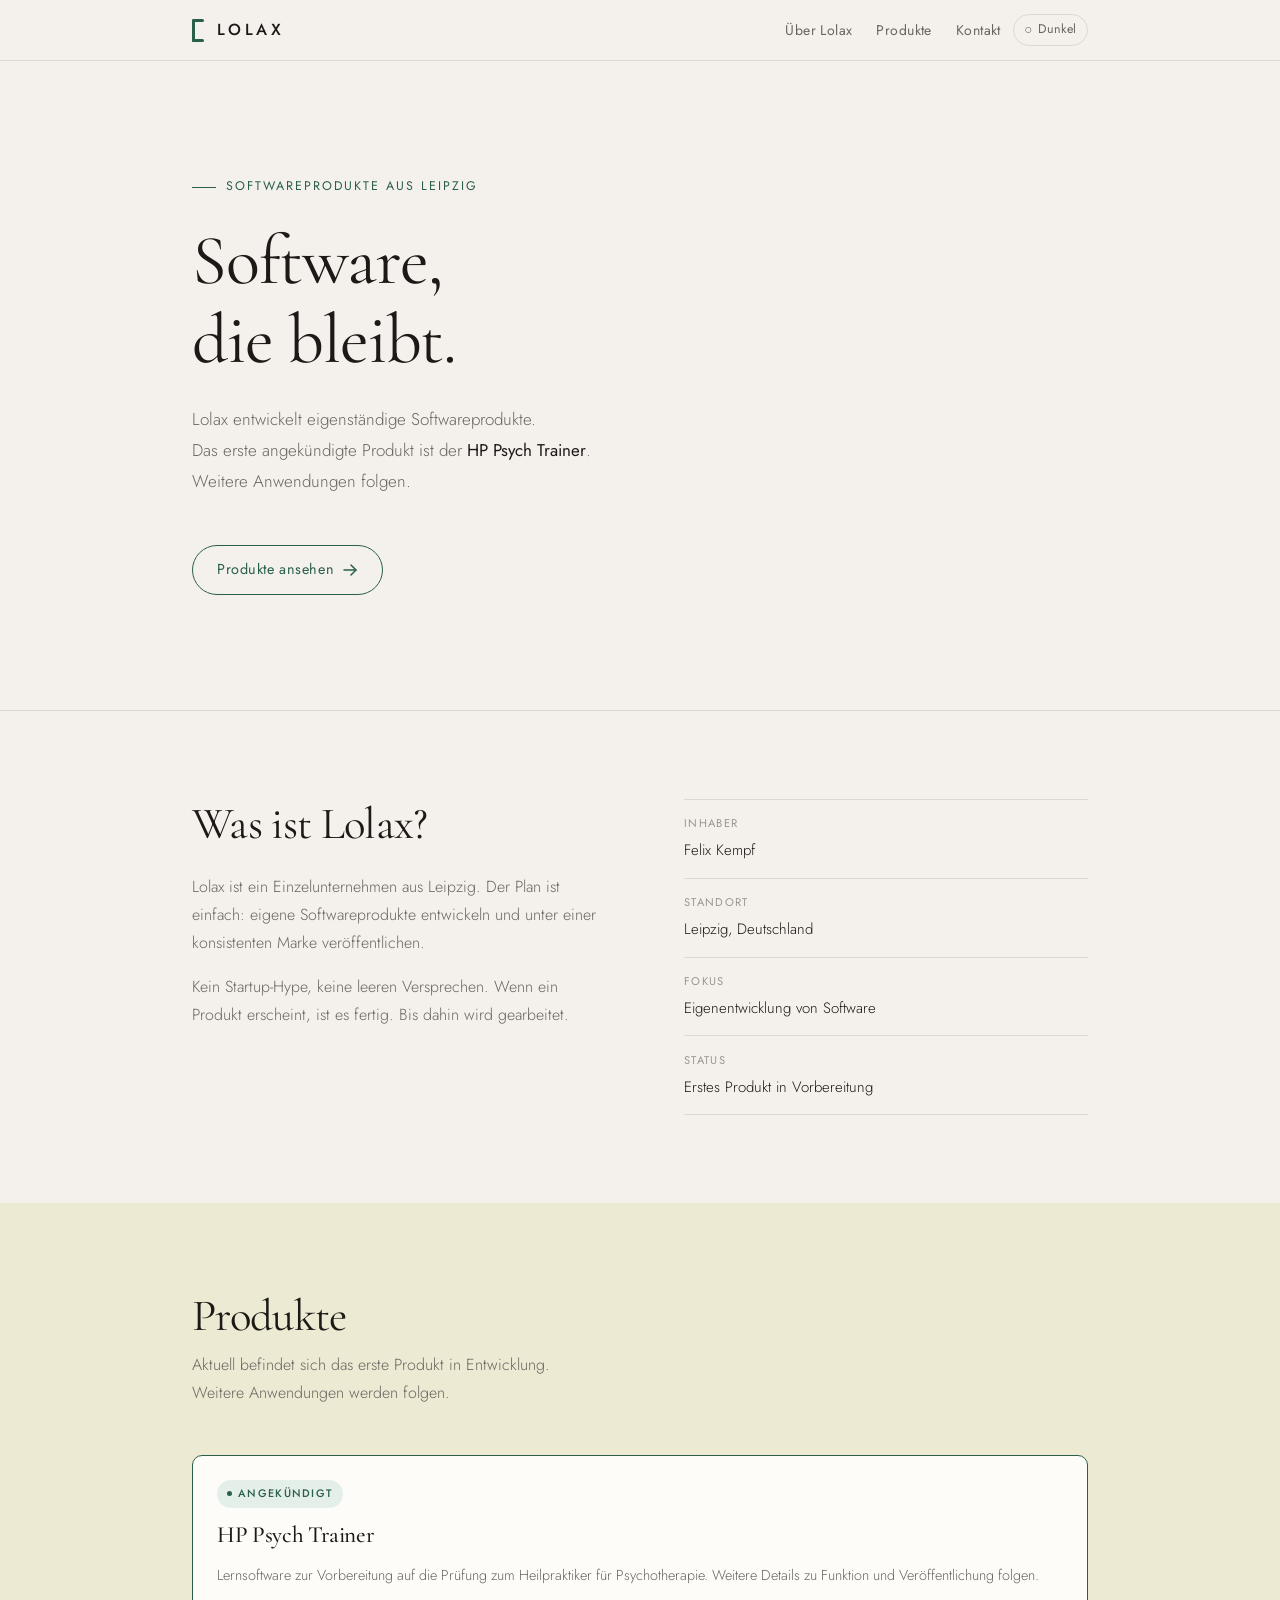
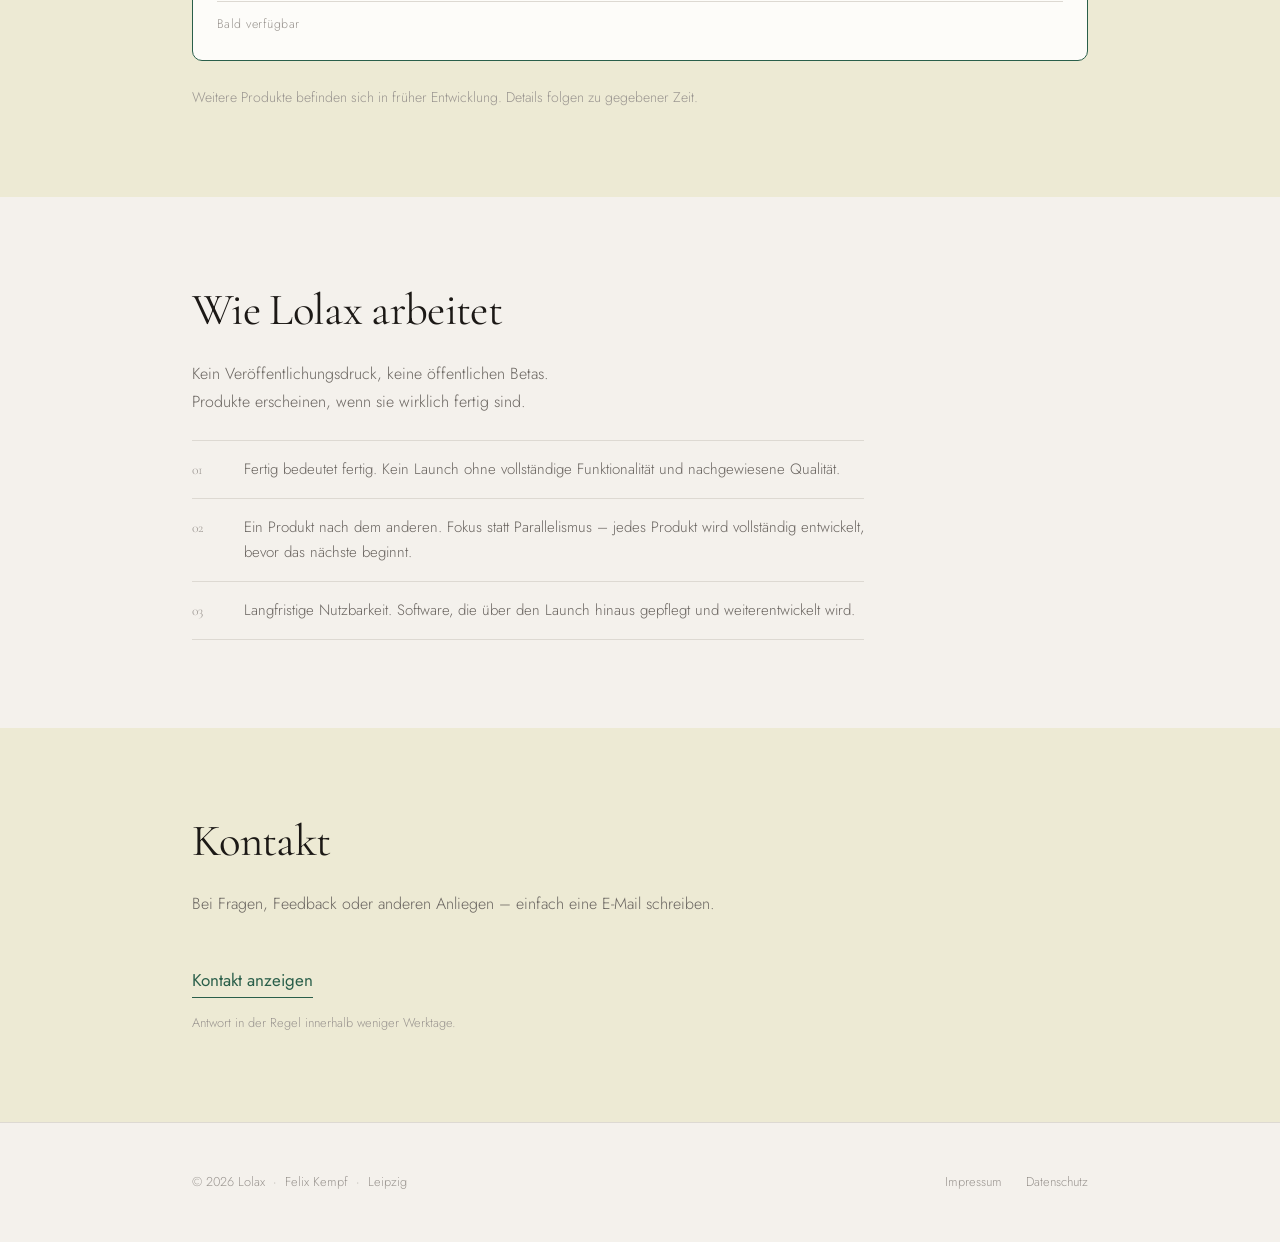
==== index.html @ a388a807 "first commit" ====
<!DOCTYPE html>
<html lang="de">
<head>
  <meta charset="UTF-8">
  <meta name="viewport" content="width=device-width, initial-scale=1.0">

  <title>Lolax – Software von Felix Kempf</title>
  <meta name="description" content="Lolax entwickelt eigenständige Softwareprodukte aus Leipzig. Erstes angekündigtes Produkt: HP Psych Trainer. Weitere Anwendungen folgen.">

  <!-- Open Graph -->
  <meta property="og:title"       content="Lolax – Software von Felix Kempf">
  <meta property="og:description" content="Eigenständige Softwareprodukte, entwickelt unter einem gemeinsamen Namen. Erstes angekündigtes Produkt: HP Psych Trainer.">
  <meta property="og:type"        content="website">
  <meta property="og:url"         content="https://lolax.de/">
  <meta property="og:locale"      content="de_DE">
  <meta property="og:image"        content="https://lolax.de/og-image.png">
  <meta property="og:image:secure_url" content="https://lolax.de/og-image.png">
  <meta property="og:image:type"   content="image/png">
  <meta property="og:image:width"  content="1200">
  <meta property="og:image:height" content="630">
  <meta property="og:image:alt"    content="Lolax Logo und Schriftzug auf dunklem Hintergrund">
  <meta name="twitter:card"        content="summary_large_image">
  <meta name="twitter:image"       content="https://lolax.de/og-image.png">

  <link rel="icon" href="favicon.svg" type="image/svg+xml">
  <link rel="canonical" href="https://lolax.de/">

  <!-- Fonts -->
  <link rel="preconnect" href="https://fonts.googleapis.com">
  <link rel="preconnect" href="https://fonts.gstatic.com" crossorigin>
  <link href="https://fonts.googleapis.com/css2?family=Cormorant+Garamond:ital,wght@0,400;0,500;0,600;1,400&family=Jost:wght@300;400;500&display=swap" rel="stylesheet">

  <link rel="stylesheet" href="style.css">

  <!-- Prevent flash of wrong theme -->
  <script>
    (function(){
      try {
        var t = localStorage.getItem('lolax-theme') ||
          (window.matchMedia('(prefers-color-scheme: dark)').matches ? 'dark' : 'light');
        document.documentElement.setAttribute('data-theme', t);
      } catch(e){}
    })();
  </script>
</head>
<body>

  <!-- Skip link for accessibility -->
  <a href="#main-content" class="skip-link">Zum Hauptinhalt springen</a>

  <!-- ═══════════════════════════════════════════
       HEADER
  ════════════════════════════════════════════ -->
  <header class="header" role="banner">
    <div class="container">
      <div class="header__inner">

        <!-- Logo -->
        <a href="/" class="logo" aria-label="Lolax – Startseite">
          <span class="logo__mark" aria-hidden="true">
            <svg width="15" height="23" viewBox="0 0 15 23" fill="none" xmlns="http://www.w3.org/2000/svg">
              <rect x="0"   y="0"  width="3" height="23" rx="1.5" fill="currentColor"/>
              <rect x="0"   y="0"  width="12" height="3" rx="1.5" fill="currentColor"/>
              <rect x="0"   y="20" width="12" height="3" rx="1.5" fill="currentColor"/>
            </svg>
          </span>
          <span class="logo__wordmark">LOLAX</span>
        </a>

        <!-- Navigation -->
        <nav class="nav" aria-label="Hauptnavigation">
          <ul class="nav__list" id="nav-list" role="list">
            <li><a href="#ueber-lolax" class="nav__link">Über Lolax</a></li>
            <li><a href="#produkte"    class="nav__link">Produkte</a></li>
            <li><a href="#kontakt"     class="nav__link">Kontakt</a></li>
          </ul>

          <!-- Theme toggle -->
          <button class="theme-toggle" id="theme-toggle" type="button" aria-label="Dunkles Design aktivieren">
            <span class="theme-toggle__icon" aria-hidden="true">○</span>
            <span class="theme-toggle__label">Dunkel</span>
          </button>

          <!-- Hamburger (mobile) -->
          <button
            class="nav__hamburger"
            id="nav-hamburger"
            type="button"
            aria-label="Navigation öffnen"
            aria-expanded="false"
            aria-controls="nav-list"
          >
            <svg width="22" height="22" viewBox="0 0 22 22" fill="none" stroke="currentColor" stroke-width="1.5" stroke-linecap="round" aria-hidden="true">
              <line x1="3" y1="7"  x2="19" y2="7"/>
              <line x1="3" y1="15" x2="19" y2="15"/>
            </svg>
          </button>
        </nav>

      </div>
    </div>
  </header>

  <!-- ═══════════════════════════════════════════
       MAIN
  ════════════════════════════════════════════ -->
  <main id="main-content">

    <!-- ─── HERO ─────────────────────────────── -->
    <section class="section hero" aria-labelledby="hero-heading">
      <div class="container">

        <p class="hero__kicker" aria-label="Softwareprodukte aus Leipzig">Softwareprodukte aus Leipzig</p>

        <h1 class="hero__headline reveal" id="hero-heading">
          Software,<br>die bleibt.
        </h1>

        <p class="hero__sub reveal d1">
          Lolax entwickelt eigenständige Softwareprodukte.<br>
          Das erste angekündigte Produkt ist der <strong>HP Psych Trainer</strong>.<br>
          Weitere Anwendungen folgen.
        </p>

        <a href="#produkte" class="hero__cta reveal d2">
          Produkte ansehen
          <svg width="16" height="16" viewBox="0 0 16 16" fill="none" stroke="currentColor" stroke-width="1.5" stroke-linecap="round" stroke-linejoin="round" aria-hidden="true">
            <line x1="2" y1="8" x2="14" y2="8"/>
            <polyline points="9,3 14,8 9,13"/>
          </svg>
        </a>

      </div>
    </section>

    <!-- ─── ÜBER LOLAX ───────────────────────── -->
    <section class="section" id="ueber-lolax" aria-labelledby="about-heading">
      <div class="container">
        <div class="about__grid">

          <div>
            <h2 class="about__title reveal" id="about-heading">Was ist Lolax?</h2>
            <p class="about__text reveal d1">
              Lolax ist ein Einzelunternehmen aus Leipzig. Der Plan ist einfach:
              eigene Softwareprodukte entwickeln und unter einer konsistenten
              Marke veröffentlichen.
            </p>
            <p class="about__text reveal d1" style="margin-top: 1rem;">
              Kein Startup-Hype, keine leeren Versprechen. Wenn ein Produkt
              erscheint, ist es fertig. Bis dahin wird gearbeitet.
            </p>
          </div>

          <div class="about__meta reveal d2">
            <div class="about__meta-item">
              <span class="about__meta-label">Inhaber</span>
              <span class="about__meta-value">Felix Kempf</span>
            </div>
            <div class="about__meta-item">
              <span class="about__meta-label">Standort</span>
              <span class="about__meta-value">Leipzig, Deutschland</span>
            </div>
            <div class="about__meta-item">
              <span class="about__meta-label">Fokus</span>
              <span class="about__meta-value">Eigenentwicklung von Software</span>
            </div>
            <div class="about__meta-item">
              <span class="about__meta-label">Status</span>
              <span class="about__meta-value">Erstes Produkt in Vorbereitung</span>
            </div>
          </div>

        </div>
      </div>
    </section>

    <!-- ─── PRODUKTE ─────────────────────────── -->
    <section class="section section--alt" id="produkte" aria-labelledby="products-heading">
      <div class="container">

        <header class="products__header">
          <h2 class="products__title reveal" id="products-heading">Produkte</h2>
          <p class="products__desc reveal d1">
            Aktuell befindet sich das erste Produkt in Entwicklung.<br>
            Weitere Anwendungen werden folgen.
          </p>
        </header>

        <div class="products__grid">

          <!-- HP Psych Trainer – angekündigt -->
          <article class="product-card product-card--featured reveal" aria-label="HP Psych Trainer, angekündigt">
            <span class="badge badge--soon">
              <span class="badge__dot" aria-hidden="true"></span>
              Angekündigt
            </span>
            <h3 class="product-card__name">HP Psych Trainer</h3>
            <p class="product-card__desc">
              Lernsoftware zur Vorbereitung auf die Prüfung zum
              Heilpraktiker für Psychotherapie. Weitere Details zu
              Funktion und Veröffentlichung folgen.
            </p>
            <p class="product-card__foot">Bald verfügbar</p>
          </article>

        </div>
        <p class="products__more reveal d1">Weitere Produkte befinden sich in früher Entwicklung. Details folgen zu gegebener Zeit.</p>
      </div>
    </section>

    <!-- ─── WIE LOLAX ARBEITET ───────────────── -->
    <section class="section" aria-labelledby="focus-heading">
      <div class="container">
        <div class="focus__inner">
          <h2 class="focus__title reveal" id="focus-heading">Wie Lolax arbeitet</h2>
          <p class="focus__lead reveal d1">
            Kein Veröffentlichungsdruck, keine öffentlichen Betas.
            Produkte erscheinen, wenn sie wirklich fertig sind.
          </p>
          <ul class="focus__list" role="list">
            <li class="focus__item reveal d1">
              <span class="focus__num" aria-hidden="true">01</span>
              <span class="focus__text">Fertig bedeutet fertig. Kein Launch ohne vollständige Funktionalität und nachgewiesene Qualität.</span>
            </li>
            <li class="focus__item reveal d2">
              <span class="focus__num" aria-hidden="true">02</span>
              <span class="focus__text">Ein Produkt nach dem anderen. Fokus statt Parallelismus – jedes Produkt wird vollständig entwickelt, bevor das nächste beginnt.</span>
            </li>
            <li class="focus__item reveal d3">
              <span class="focus__num" aria-hidden="true">03</span>
              <span class="focus__text">Langfristige Nutzbarkeit. Software, die über den Launch hinaus gepflegt und weiterentwickelt wird.</span>
            </li>
          </ul>
        </div>
      </div>
    </section>

    <!-- ─── KONTAKT ──────────────────────────── -->
    <section class="section section--alt" id="kontakt" aria-labelledby="contact-heading">
      <div class="container">
        <div class="contact__inner">

          <div>
            <h2 class="contact__title reveal" id="contact-heading">Kontakt</h2>
            <p class="contact__text reveal d1">
              Bei Fragen, Feedback oder anderen Anliegen – einfach eine E-Mail schreiben.
            </p>
            <div class="contact__email-wrap reveal d2" id="xm0"></div>
            <noscript><span class="contact__note">Kontakt auf Anfrage</span></noscript>
            <p class="contact__note reveal d2">
              Antwort in der Regel innerhalb weniger Werktage.
            </p>
          </div>

        </div>
      </div>
    </section>

  </main>

  <!-- ═══════════════════════════════════════════
       FOOTER
  ════════════════════════════════════════════ -->
  <footer class="footer" role="contentinfo">
    <div class="container">
      <div class="footer__inner">
        <p class="footer__copy">© 2026 Lolax &nbsp;·&nbsp; Felix Kempf &nbsp;·&nbsp; Leipzig</p>
        <nav class="footer__links" aria-label="Rechtliche Links">
          <a href="impressum.html"   class="footer__link">Impressum</a>
          <a href="datenschutz.html" class="footer__link">Datenschutz</a>
        </nav>
      </div>
    </div>
  </footer>

  <script src="obf-util.js"></script>
  <script>
  (function(){
    if (!window._lx) return;
    var _t = ['fe','lix','-ke','mpf','@','outl','ook','.com'];
    var _o = [0,1,2,3,4,5,6,7];
    window._lx.v('xm0', _t, _o, 'mail'+'to:');
  })();
  </script>
  <script src="main.js"></script>
</body>
</html>
---- style.css ----
/* =============================================
   LOLAX – DESIGN TOKENS / CONFIG
   Edit brand values here first.
   ============================================= */
:root {
  /* Colors – Light Mode */
  --clr-bg:           #F4F1EC;
  --clr-bg-alt:       #EDEAD4;  /* warm parchment */
  --clr-surface:      #FDFCF9;
  --clr-text:         #1C1916;
  --clr-text-2:       #6A6560;
  --clr-text-3:       #9A9590;
  --clr-accent:       #2A5F4A;
  --clr-accent-hover: #1E4A38;
  --clr-accent-bg:    #E5EFEA;
  --clr-border:       #DDD9D2;

  /* Typography */
  --font-display: 'Cormorant Garamond', 'Palatino Linotype', Georgia, serif;
  --font-body:    'Jost', 'Helvetica Neue', Arial, sans-serif;

  /* Spacing */
  --space-xs:  0.375rem;
  --space-sm:  0.75rem;
  --space-md:  1.5rem;
  --space-lg:  3rem;
  --space-xl:  5.5rem;

  /* Layout */
  --max-w:     62rem;
  --radius-sm: 4px;
  --radius-md: 10px;

  /* Transitions */
  --ease: 200ms ease;
}

[data-theme="dark"] {
  --clr-bg:           #131210;
  --clr-bg-alt:       #191816;
  --clr-surface:      #1F1E1B;
  --clr-text:         #EDE9E2;
  --clr-text-2:       #8A8680;
  --clr-text-3:       #55524E;
  --clr-accent:       #4D9478;
  --clr-accent-hover: #5CA888;
  --clr-accent-bg:    #162820;
  --clr-border:       #2A2820;
}

/* =============================================
   RESET
   ============================================= */
*, *::before, *::after { box-sizing: border-box; margin: 0; padding: 0; }

html {
  scroll-behavior: smooth;
  -webkit-text-size-adjust: 100%;
}

@media (prefers-reduced-motion: reduce) {
  html { scroll-behavior: auto; }
  *, *::before, *::after {
    animation-duration: 0.01ms !important;
    transition-duration: 0.01ms !important;
  }
}

body {
  font-family: var(--font-body);
  font-weight: 300;
  font-size: 1rem;
  line-height: 1.75;
  background-color: var(--clr-bg);
  color: var(--clr-text);
  -webkit-font-smoothing: antialiased;
  transition: background-color var(--ease), color var(--ease);
}

img, svg { display: block; max-width: 100%; }
a { color: inherit; text-decoration: none; }
ul, ol { list-style: none; }
button { font: inherit; }

/* =============================================
   SKIP LINK
   ============================================= */
.skip-link {
  position: absolute;
  top: -100%;
  left: 1rem;
  z-index: 200;
  background: var(--clr-accent);
  color: #fff;
  padding: 0.5rem 1.25rem;
  border-radius: 0 0 var(--radius-sm) var(--radius-sm);
  font-size: 0.875rem;
  font-weight: 400;
  transition: top 0.15s;
}
.skip-link:focus { top: 0; }

/* =============================================
   TYPOGRAPHY
   ============================================= */
h1, h2, h3 {
  font-family: var(--font-display);
  font-weight: 400;
  line-height: 1.12;
  letter-spacing: -0.015em;
  color: var(--clr-text);
}
h1 { font-size: clamp(2.6rem, 5.5vw, 4.75rem); }
h2 { font-size: clamp(1.75rem, 3.5vw, 2.9rem); }
h3 { font-size: 1.25rem; font-weight: 500; font-family: var(--font-body); }

p { color: var(--clr-text-2); }

/* =============================================
   LAYOUT UTILITIES
   ============================================= */
.container {
  width: 100%;
  max-width: var(--max-w);
  margin-inline: auto;
  padding-inline: clamp(1.25rem, 5vw, 3rem);
}

.section { padding-block: var(--space-xl); }
.section--alt { background-color: var(--clr-bg-alt); }

/* =============================================
   HEADER
   ============================================= */
.header {
  position: sticky;
  top: 0;
  z-index: 100;
  background-color: var(--clr-bg);
  border-bottom: 1px solid var(--clr-border);
  transition: background-color var(--ease), border-color var(--ease);
}

.header__inner {
  display: flex;
  align-items: center;
  justify-content: space-between;
  height: 3.75rem;
}

/* =============================================
   LOGO
   ============================================= */
.logo {
  display: flex;
  align-items: center;
  gap: 0.6rem;
  outline-offset: 4px;
  border-radius: 2px;
  transition: opacity var(--ease);
}
.logo:hover { opacity: 0.65; }
.logo:focus-visible { outline: 2px solid var(--clr-accent); }

.logo__mark { color: var(--clr-accent); flex-shrink: 0; }

.logo__wordmark {
  font-family: var(--font-body);
  font-weight: 500;
  font-size: 1rem;
  letter-spacing: 0.22em;
  text-transform: uppercase;
  color: var(--clr-text);
}

/* =============================================
   NAV
   ============================================= */
.nav {
  display: flex;
  align-items: center;
  gap: 0.75rem;
}

.nav__list {
  display: flex;
  align-items: center;
  gap: var(--space-md);
}

.nav__link {
  font-size: 0.875rem;
  font-weight: 400;
  letter-spacing: 0.03em;
  color: var(--clr-text-2);
  transition: color var(--ease);
  padding-block: 0.2rem;
  border-radius: 2px;
  outline-offset: 4px;
}
.nav__link:hover { color: var(--clr-text); }
.nav__link:focus-visible { outline: 2px solid var(--clr-accent); }

/* Dark Mode Toggle */
.theme-toggle {
  display: flex;
  align-items: center;
  gap: 0.35rem;
  background: none;
  border: 1px solid var(--clr-border);
  border-radius: 100px;
  padding: 0.28rem 0.65rem;
  cursor: pointer;
  font-size: 0.78rem;
  font-weight: 400;
  letter-spacing: 0.03em;
  color: var(--clr-text-2);
  transition: color var(--ease), border-color var(--ease);
  outline-offset: 4px;
}
.theme-toggle:hover { color: var(--clr-text); border-color: var(--clr-text-3); }
.theme-toggle:focus-visible { outline: 2px solid var(--clr-accent); }
.theme-toggle__icon { font-size: 0.85rem; line-height: 1; }

/* Mobile toggle */
.nav__hamburger {
  display: none;
  background: none;
  border: none;
  cursor: pointer;
  color: var(--clr-text);
  padding: 0.2rem;
  outline-offset: 4px;
  border-radius: 2px;
}
.nav__hamburger:focus-visible { outline: 2px solid var(--clr-accent); }

@media (max-width: 600px) {
  .nav__list {
    display: none;
    position: absolute;
    top: 3.75rem;
    left: 0; right: 0;
    flex-direction: column;
    align-items: flex-start;
    gap: 0;
    background-color: var(--clr-bg);
    border-bottom: 1px solid var(--clr-border);
    padding: 0.75rem clamp(1.25rem, 5vw, 3rem) 1.25rem;
    z-index: 99;
  }
  .nav__list.is-open { display: flex; }
  .nav__link { padding-block: 0.55rem; font-size: 0.9375rem; }
  .nav__hamburger { display: flex; }
}

/* =============================================
   HERO
   ============================================= */
.hero {
  padding-block: clamp(3.5rem, 9vw, 7.5rem);
  border-bottom: 1px solid var(--clr-border);
}

.hero__kicker {
  font-size: 0.78rem;
  font-weight: 400;
  letter-spacing: 0.16em;
  text-transform: uppercase;
  color: var(--clr-accent);
  margin-bottom: 1.5rem;
  display: flex;
  align-items: center;
  gap: 0.6rem;
}
.hero__kicker::before {
  content: '';
  display: inline-block;
  width: 1.5rem;
  height: 1px;
  background-color: var(--clr-accent);
  flex-shrink: 0;
}

.hero__headline { max-width: 14ch; margin-bottom: var(--space-md); }

.hero__sub {
  font-size: 1.0625rem;
  max-width: 46ch;
  line-height: 1.82;
  color: var(--clr-text-2);
  margin-bottom: var(--space-lg);
}
.hero__sub strong { color: var(--clr-text); font-weight: 400; }

.hero__cta {
  display: inline-flex;
  align-items: center;
  gap: 0.5rem;
  font-size: 0.9rem;
  font-weight: 400;
  letter-spacing: 0.04em;
  color: var(--clr-accent);
  border: 1px solid var(--clr-accent);
  padding: 0.72rem 1.5rem;
  border-radius: 100px;
  transition: background-color var(--ease), color var(--ease);
  outline-offset: 4px;
}
.hero__cta:hover { background-color: var(--clr-accent); color: #fff; }
.hero__cta:focus-visible { outline: 2px solid var(--clr-accent); }

/* =============================================
   ABOUT
   ============================================= */
.about__grid {
  display: grid;
  grid-template-columns: 1fr 1fr;
  gap: var(--space-xl);
  align-items: start;
}

.about__title { margin-bottom: var(--space-md); }
.about__text + .about__text { margin-top: var(--space-sm); }
.about__text { margin-bottom: 0; }

.about__meta { display: flex; flex-direction: column; gap: 0; }

.about__meta-item {
  display: flex;
  flex-direction: column;
  gap: 0.2rem;
  padding-block: 0.9rem;
  border-top: 1px solid var(--clr-border);
}
.about__meta-item:last-child { border-bottom: 1px solid var(--clr-border); }

.about__meta-label {
  font-size: 0.7rem;
  font-weight: 400;
  letter-spacing: 0.12em;
  text-transform: uppercase;
  color: var(--clr-text-3);
}

.about__meta-value {
  font-size: 0.9375rem;
  font-weight: 300;
  color: var(--clr-text);
}

@media (max-width: 720px) {
  .about__grid { grid-template-columns: 1fr; gap: var(--space-lg); }
}

/* =============================================
   PRODUCTS
   ============================================= */
.products__header { margin-bottom: var(--space-lg); }
.products__title { margin-bottom: 0.6rem; }
.products__desc { max-width: 48ch; }

.products__grid {
  display: grid;
  grid-template-columns: repeat(auto-fit, minmax(260px, 1fr));
  gap: 1.25rem;
}

.product-card {
  background-color: var(--clr-surface);
  border: 1px solid var(--clr-border);
  border-radius: var(--radius-md);
  padding: 1.5rem;
  display: flex;
  flex-direction: column;
  gap: 0.85rem;
  transition: border-color var(--ease), box-shadow var(--ease);
}
.product-card:hover {
  border-color: var(--clr-text-3);
  box-shadow: 0 6px 24px rgba(0,0,0,0.07);
}

.product-card--featured {
  border-color: var(--clr-accent);
}
.product-card--featured:hover {
  border-color: var(--clr-accent-hover);
  box-shadow: 0 6px 24px rgba(42,95,74,0.12);
}

.product-card--placeholder {
  opacity: 0.5;
}

/* Badge */
.badge {
  display: inline-flex;
  align-items: center;
  align-self: flex-start;
  gap: 0.35rem;
  font-size: 0.68rem;
  font-weight: 500;
  letter-spacing: 0.12em;
  text-transform: uppercase;
  padding: 0.28rem 0.65rem;
  border-radius: 100px;
}
.badge--soon { background-color: var(--clr-accent-bg); color: var(--clr-accent); }
.badge--wip  { background-color: var(--clr-bg-alt); color: var(--clr-text-3); }
.badge__dot  { width: 5px; height: 5px; border-radius: 50%; background-color: currentColor; flex-shrink: 0; }

.product-card__name {
  font-family: var(--font-display);
  font-size: 1.45rem;
  font-weight: 500;
  line-height: 1.2;
  color: var(--clr-text);
}
.product-card--placeholder .product-card__name { color: var(--clr-text-2); }

.product-card__desc {
  font-size: 0.9rem;
  line-height: 1.7;
  color: var(--clr-text-2);
  flex-grow: 1;
}

.product-card__foot {
  padding-top: 0.75rem;
  border-top: 1px solid var(--clr-border);
  font-size: 0.78rem;
  letter-spacing: 0.04em;
  color: var(--clr-text-3);
}

.products__more {
  margin-top: var(--space-md);
  font-size: 0.875rem;
  color: var(--clr-text-3);
}

/* =============================================
   FOCUS / HOW WE WORK
   ============================================= */
.focus__inner { max-width: 42rem; }
.focus__title { margin-bottom: var(--space-md); }
.focus__lead  { margin-bottom: var(--space-md); max-width: 44ch; }

.focus__list  { display: flex; flex-direction: column; }

.focus__item {
  display: flex;
  align-items: baseline;
  gap: var(--space-md);
  padding-block: 1rem;
  border-top: 1px solid var(--clr-border);
}
.focus__item:last-child { border-bottom: 1px solid var(--clr-border); }

.focus__num {
  font-family: var(--font-display);
  font-size: 0.85rem;
  color: var(--clr-text-3);
  min-width: 1.75rem;
  flex-shrink: 0;
  padding-top: 0.1em;
}

.focus__text {
  font-size: 0.9375rem;
  color: var(--clr-text-2);
  line-height: 1.65;
}

/* =============================================
   CONTACT
   ============================================= */
.contact__inner { max-width: 44rem; }

.contact__title { margin-bottom: var(--space-md); }
.contact__text  { margin-bottom: var(--space-lg); }

.contact__email-link {
  display: inline-flex;
  align-items: center;
  gap: 0.5rem;
  font-size: 1.0625rem;
  font-weight: 400;
  color: var(--clr-accent);
  border-bottom: 1px solid currentColor;
  padding-bottom: 0.1rem;
  transition: opacity var(--ease);
  outline-offset: 4px;
  border-radius: 1px;
}
.contact__email-link:hover   { opacity: 0.7; }
.contact__email-link:focus-visible { outline: 2px solid var(--clr-accent); }

.contact__note {
  font-size: 0.8rem;
  color: var(--clr-text-3);
  margin-top: 0.85rem;
}


/* =============================================
   FOOTER
   ============================================= */
.footer {
  border-top: 1px solid var(--clr-border);
  padding-block: var(--space-lg);
}

.footer__inner {
  display: flex;
  flex-wrap: wrap;
  align-items: center;
  justify-content: space-between;
  gap: var(--space-md);
}

.footer__copy {
  font-size: 0.8rem;
  color: var(--clr-text-3);
}

.footer__links { display: flex; gap: var(--space-md); }

.footer__link {
  font-size: 0.8rem;
  color: var(--clr-text-3);
  transition: color var(--ease);
  outline-offset: 4px;
  border-radius: 2px;
}
.footer__link:hover      { color: var(--clr-text); }
.footer__link:focus-visible { outline: 2px solid var(--clr-accent); }

/* =============================================
   LEGAL PAGES
   ============================================= */
.legal-page { padding-block: var(--space-xl); }

.legal-page__back {
  display: inline-flex;
  align-items: center;
  gap: 0.4rem;
  font-size: 0.875rem;
  color: var(--clr-text-3);
  margin-bottom: var(--space-lg);
  transition: color var(--ease);
  outline-offset: 4px;
  border-radius: 2px;
}
.legal-page__back:hover      { color: var(--clr-text); }
.legal-page__back:focus-visible { outline: 2px solid var(--clr-accent); }

.legal-page__title { margin-bottom: var(--space-lg); }

.legal-content { max-width: 44rem; }

.legal-content h2 {
  font-size: clamp(1.15rem, 2.5vw, 1.45rem);
  margin-top: var(--space-lg);
  margin-bottom: 0.6rem;
}

.legal-content h3 {
  font-size: 1rem;
  margin-top: var(--space-md);
  margin-bottom: 0.4rem;
  font-weight: 500;
  color: var(--clr-text);
}

.legal-content p  { margin-bottom: 0.75rem; font-size: 0.9375rem; }
.legal-content ul { margin-bottom: 0.75rem; }
.legal-content li {
  font-size: 0.9375rem;
  color: var(--clr-text-2);
  padding-left: 1.25rem;
  position: relative;
  margin-bottom: 0.35rem;
}
.legal-content li::before {
  content: '–';
  position: absolute;
  left: 0;
  color: var(--clr-text-3);
}

.legal-content a {
  color: var(--clr-accent);
  text-decoration: underline;
  text-decoration-color: transparent;
  transition: text-decoration-color var(--ease);
}
.legal-content a:hover { text-decoration-color: var(--clr-accent); }


/* =============================================
   SCROLL REVEAL ANIMATIONS
   ============================================= */
@media (prefers-reduced-motion: no-preference) {
  .reveal {
    opacity: 0;
    transform: translateY(16px);
    transition: opacity 0.55s ease, transform 0.55s ease;
  }
  .reveal.in-view        { opacity: 1; transform: none; }
  .reveal.d1             { transition-delay: 0.08s; }
  .reveal.d2             { transition-delay: 0.16s; }
  .reveal.d3             { transition-delay: 0.26s; }
}

/* =============================================
   CONTACT REVEAL
   ============================================= */
.sr-only {
  position: absolute;
  width: 1px;
  height: 1px;
  padding: 0;
  margin: -1px;
  overflow: hidden;
  clip: rect(0,0,0,0);
  white-space: nowrap;
  border-width: 0;
}

.obf-btn {
  background: none;
  border: none;
  padding: 0;
  cursor: pointer;
  font: inherit;
  color: var(--clr-accent);
  transition: opacity var(--ease);
}
.obf-btn:hover { opacity: 0.7; }
.obf-btn:focus-visible { outline: 2px solid var(--clr-accent); outline-offset: 4px; border-radius: 1px; }

.obf-link { color: var(--clr-accent); text-decoration: none; }

/* Contact section variant – matches former .contact__email-link */
.contact__email-wrap { display: block; }
.contact__email-wrap .obf-btn,
.contact__email-wrap .obf-link {
  font-size: 1.0625rem;
  font-weight: 400;
  display: inline-flex;
  align-items: center;
  border-bottom: 1px solid var(--clr-accent);
  padding-bottom: 0.1rem;
  outline-offset: 4px;
}
.contact__email-wrap .obf-link:hover { opacity: 0.7; }

/* Legal pages variant – matches .legal-content a */
.legal-content .obf-btn,
.legal-content .obf-link {
  text-decoration: underline;
  text-decoration-color: transparent;
  transition: text-decoration-color var(--ease);
}
.legal-content .obf-btn:hover,
.legal-content .obf-link:hover { opacity: 1; text-decoration-color: var(--clr-accent); }
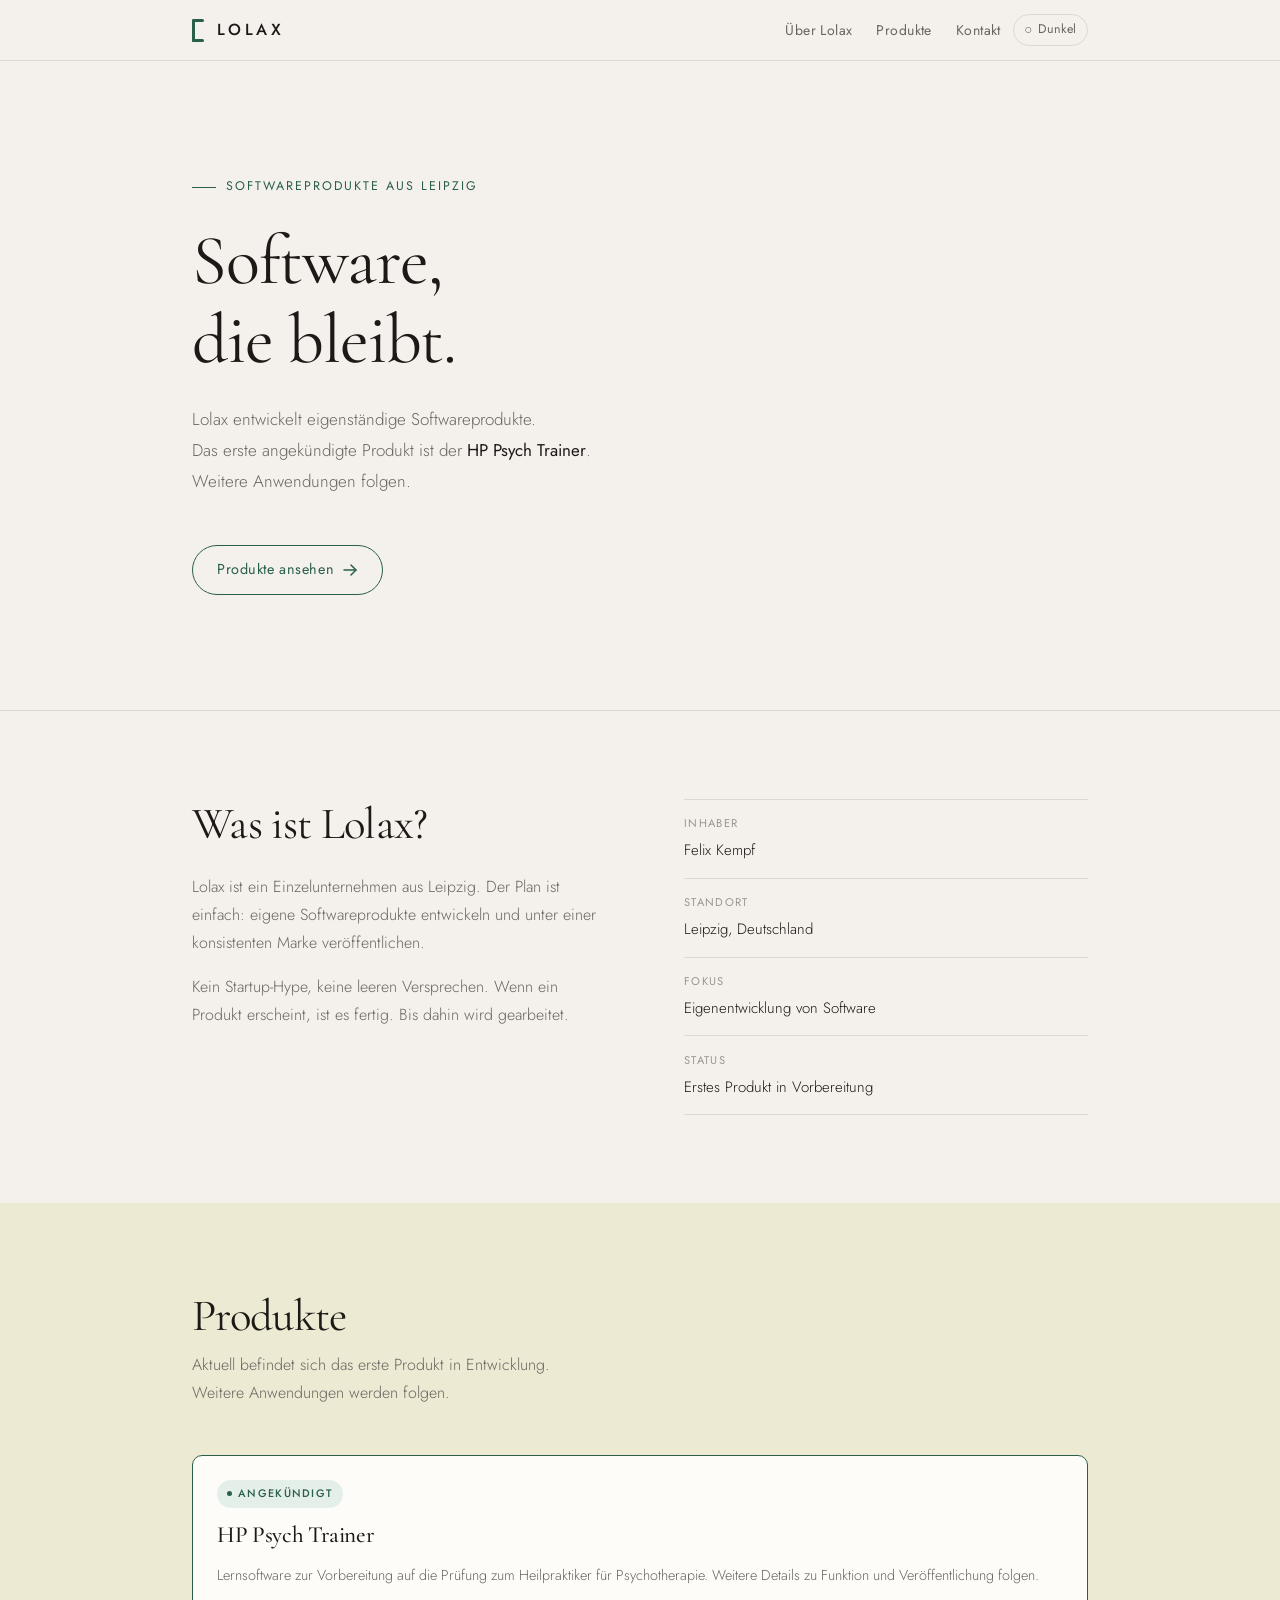
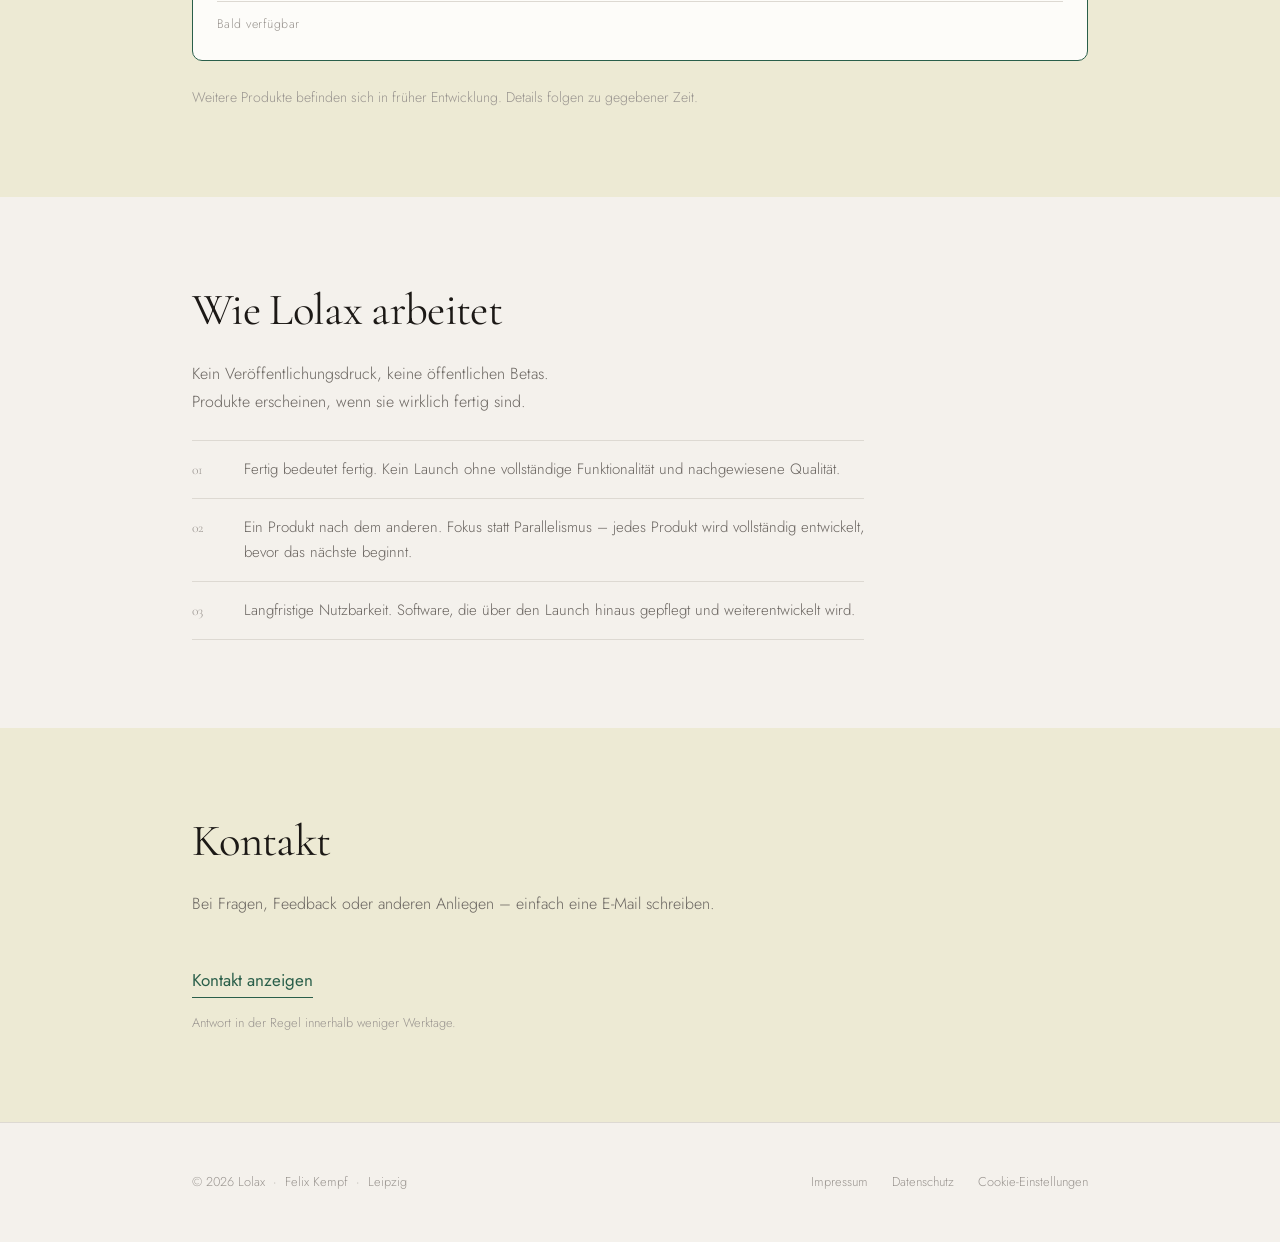
==== commit 10f00ec3: "professional website" ====
--- a/index.html
+++ b/index.html
@@ -268,11 +268,14 @@
         <nav class="footer__links" aria-label="Rechtliche Links">
           <a href="impressum.html"   class="footer__link">Impressum</a>
           <a href="datenschutz.html" class="footer__link">Datenschutz</a>
+          <button type="button" class="footer__link" data-consent-open>Cookie-Einstellungen</button>
         </nav>
       </div>
     </div>
   </footer>
 
+  <div id="consent-root" hidden></div>
+  <script src="consent.js"></script>
   <script src="obf-util.js"></script>
   <script>
   (function(){
--- a/style.css
+++ b/style.css
@@ -666,3 +666,162 @@
 }
 .legal-content .obf-btn:hover,
 .legal-content .obf-link:hover { opacity: 1; text-decoration-color: var(--clr-accent); }
+
+/* =============================================
+   COOKIE CONSENT
+   ============================================= */
+
+/* Banner – fixed bottom bar */
+.cm-banner {
+  position: fixed;
+  bottom: 0;
+  left: 0;
+  right: 0;
+  z-index: 9000;
+  background: var(--clr-surface);
+  border-top: 1px solid var(--clr-border);
+  padding: var(--space-md) clamp(1.25rem, 5vw, 3rem);
+  display: flex;
+  flex-wrap: wrap;
+  align-items: center;
+  gap: var(--space-sm);
+  box-shadow: 0 -4px 24px rgba(0,0,0,0.07);
+}
+
+.cm-banner__body { flex: 1; min-width: 16rem; }
+
+.cm-banner__title {
+  font-size: 0.8125rem;
+  font-weight: 500;
+  color: var(--clr-text);
+  margin-bottom: 0.25rem;
+}
+
+.cm-banner__text {
+  font-size: 0.8125rem;
+  color: var(--clr-text-2);
+  line-height: 1.6;
+}
+
+.cm-banner__actions {
+  display: flex;
+  gap: 0.5rem;
+  flex-wrap: wrap;
+  align-items: center;
+}
+
+/* Modal – centered overlay */
+.cm-modal {
+  position: fixed;
+  inset: 0;
+  z-index: 9001;
+  display: flex;
+  align-items: center;
+  justify-content: center;
+}
+
+.cm-modal__backdrop {
+  position: absolute;
+  inset: 0;
+  background: rgba(0,0,0,0.45);
+}
+
+.cm-modal__inner {
+  position: relative;
+  z-index: 1;
+  background: var(--clr-surface);
+  border: 1px solid var(--clr-border);
+  border-radius: var(--radius-md);
+  padding: var(--space-lg);
+  max-width: 34rem;
+  width: calc(100% - 2rem);
+  max-height: 90vh;
+  overflow-y: auto;
+  box-shadow: 0 8px 48px rgba(0,0,0,0.18);
+}
+
+.cm-modal__title {
+  font-size: clamp(1.05rem, 2.5vw, 1.25rem);
+  margin-bottom: var(--space-md);
+  color: var(--clr-text);
+}
+
+.cm-modal__cats { margin-bottom: var(--space-md); }
+
+.cm-modal__actions {
+  display: flex;
+  gap: 0.5rem;
+  flex-wrap: wrap;
+  justify-content: flex-end;
+  padding-top: var(--space-sm);
+  border-top: 1px solid var(--clr-border);
+}
+
+/* Category rows */
+.cm-row {
+  display: flex;
+  align-items: center;
+  justify-content: space-between;
+  padding-block: 0.7rem;
+  border-top: 1px solid var(--clr-border);
+}
+
+.cm-row__label {
+  display: flex;
+  align-items: center;
+  gap: 0.55rem;
+  font-size: 0.875rem;
+  color: var(--clr-text);
+  cursor: pointer;
+}
+
+.cm-row__label--disabled { cursor: default; color: var(--clr-text-2); }
+
+.cm-row__name  { font-weight: 400; }
+
+.cm-row__note {
+  font-size: 0.72rem;
+  color: var(--clr-text-3);
+  letter-spacing: 0.05em;
+}
+
+.cm-checkbox {
+  width: 1rem;
+  height: 1rem;
+  accent-color: var(--clr-accent);
+  cursor: pointer;
+  flex-shrink: 0;
+}
+
+/* Consent buttons – equal visual weight by default */
+.cm-btn {
+  font: inherit;
+  font-size: 0.8rem;
+  font-weight: 400;
+  cursor: pointer;
+  border-radius: 100px;
+  padding: 0.42rem 1rem;
+  border: 1px solid var(--clr-border);
+  background: none;
+  color: var(--clr-text-2);
+  transition: color var(--ease), border-color var(--ease), background-color var(--ease);
+  white-space: nowrap;
+}
+.cm-btn:hover { color: var(--clr-text); border-color: var(--clr-text-3); }
+.cm-btn:focus-visible { outline: 2px solid var(--clr-accent); outline-offset: 3px; }
+
+.cm-btn--accept { border-color: var(--clr-accent); color: var(--clr-accent); }
+.cm-btn--accept:hover { background: var(--clr-accent); color: #fff; border-color: var(--clr-accent); }
+
+.cm-btn--save { color: var(--clr-text); }
+
+.cm-link { color: var(--clr-accent); text-decoration: underline; }
+.cm-link:hover { opacity: 0.8; }
+
+/* Footer consent button – same look as footer links */
+button.footer__link {
+  background: none;
+  border: none;
+  padding: 0;
+  cursor: pointer;
+}
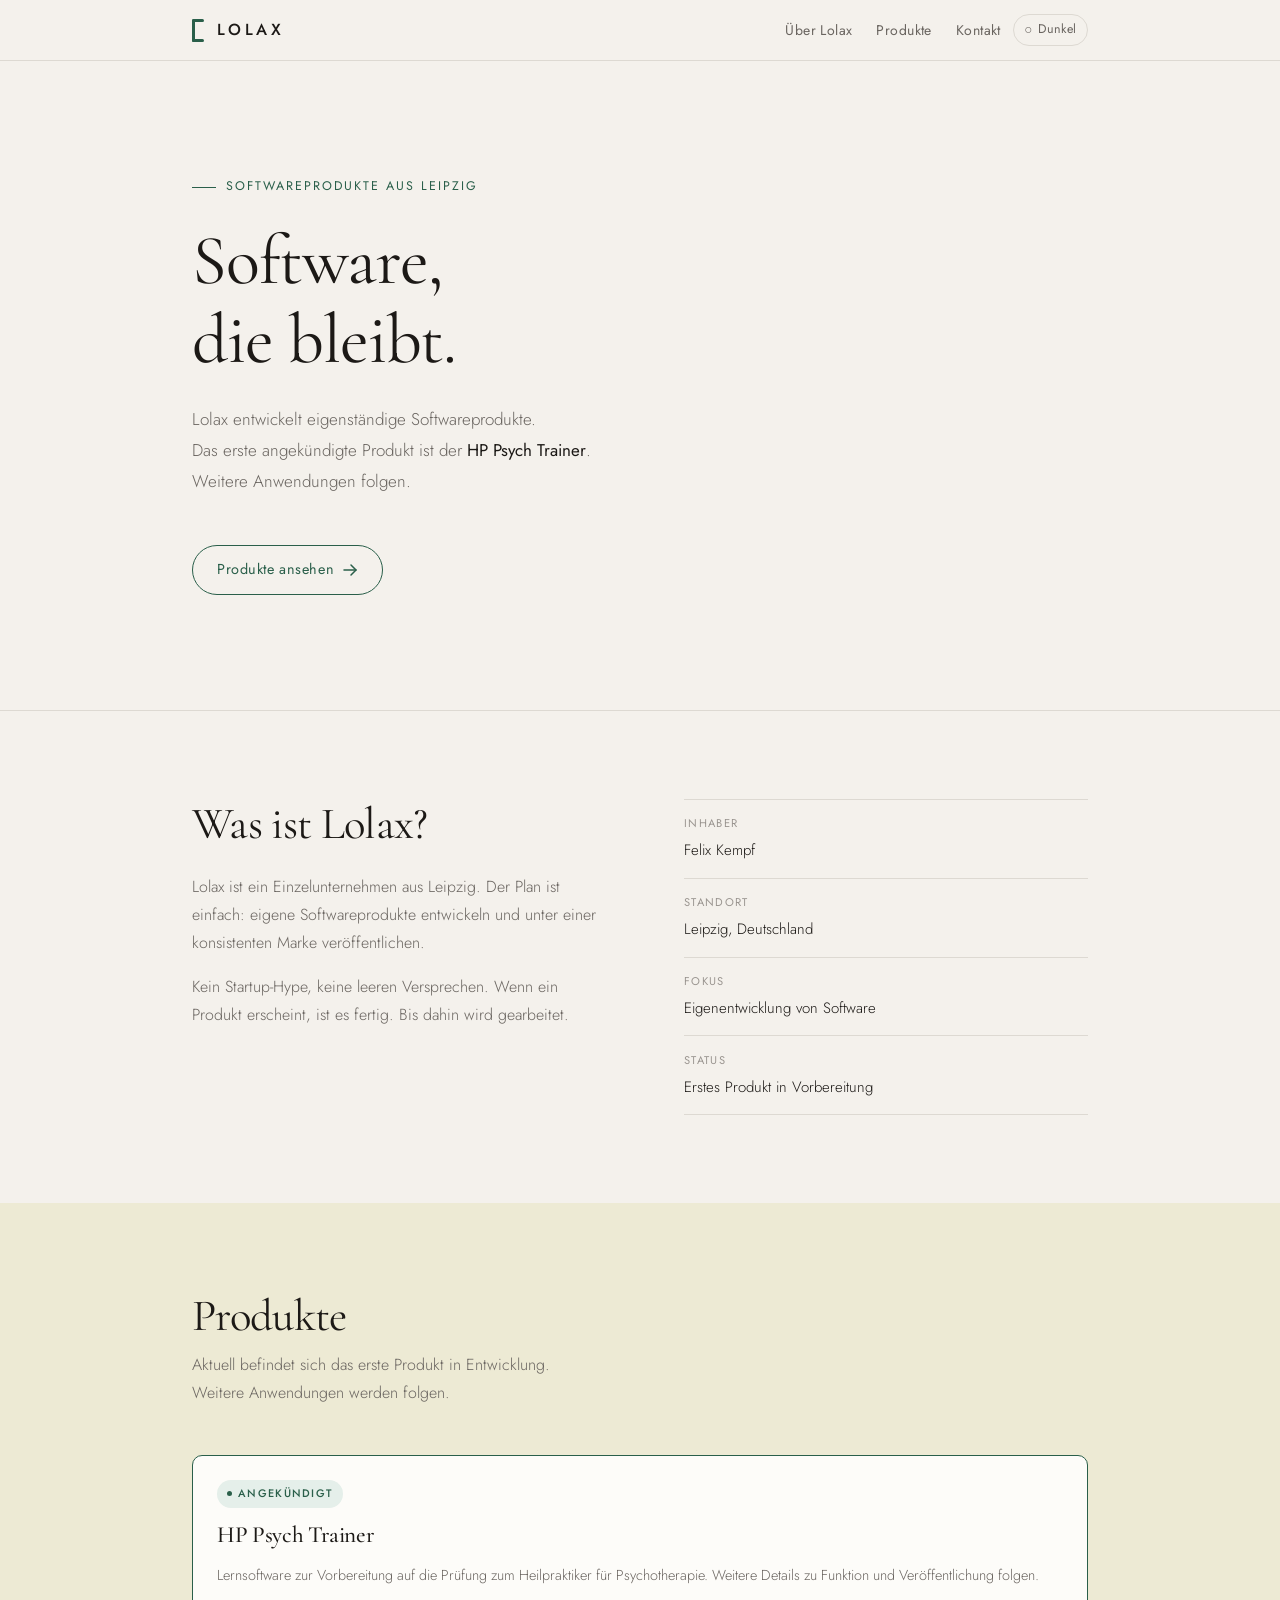
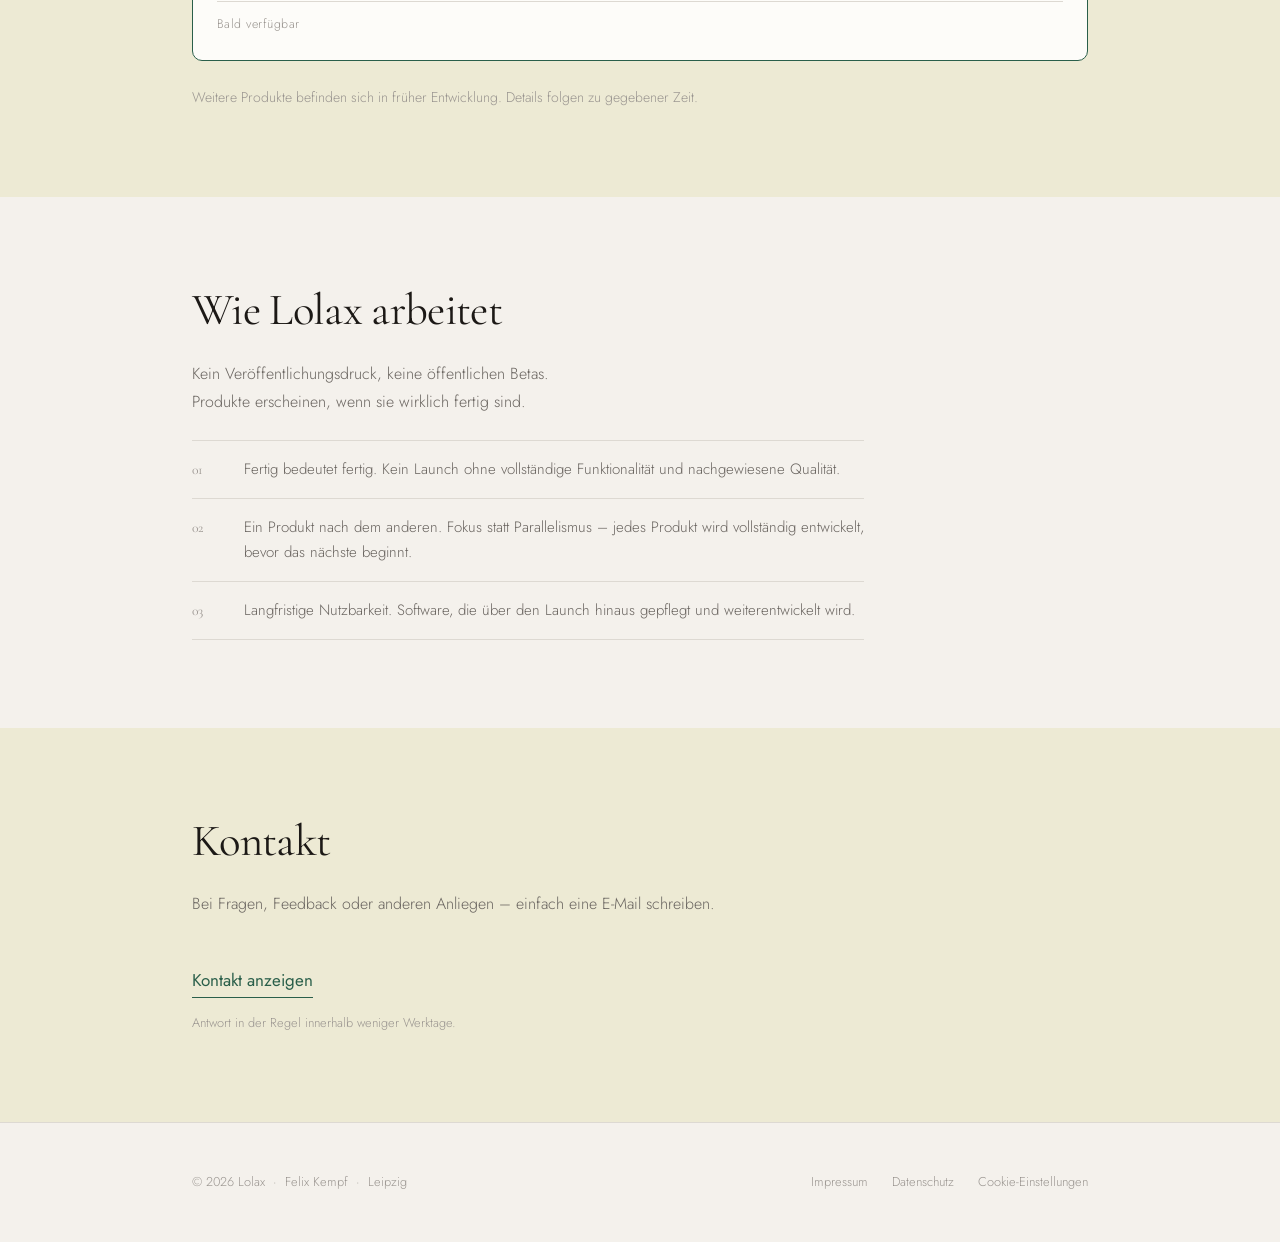
==== commit 3f5e30b0: "final" ====
--- a/index.html
+++ b/index.html
@@ -3,6 +3,9 @@
 <head>
   <meta charset="UTF-8">
   <meta name="viewport" content="width=device-width, initial-scale=1.0">
+  <meta name="theme-color" content="#2A5F4A" media="(prefers-color-scheme: light)">
+  <meta name="theme-color" content="#4D9478" media="(prefers-color-scheme: dark)">
+  <meta name="referrer" content="strict-origin-when-cross-origin">
 
   <title>Lolax – Software von Felix Kempf</title>
   <meta name="description" content="Lolax entwickelt eigenständige Softwareprodukte aus Leipzig. Erstes angekündigtes Produkt: HP Psych Trainer. Weitere Anwendungen folgen.">
@@ -23,12 +26,8 @@
   <meta name="twitter:image"       content="https://lolax.de/og-image.png">
 
   <link rel="icon" href="favicon.svg" type="image/svg+xml">
+  <link rel="apple-touch-icon" href="apple-touch-icon.png">
   <link rel="canonical" href="https://lolax.de/">
-
-  <!-- Fonts -->
-  <link rel="preconnect" href="https://fonts.googleapis.com">
-  <link rel="preconnect" href="https://fonts.gstatic.com" crossorigin>
-  <link href="https://fonts.googleapis.com/css2?family=Cormorant+Garamond:ital,wght@0,400;0,500;0,600;1,400&family=Jost:wght@300;400;500&display=swap" rel="stylesheet">
 
   <link rel="stylesheet" href="style.css">
 
--- a/style.css
+++ b/style.css
@@ -1,3 +1,56 @@
+/* =============================================
+   FONTS
+   ============================================= */
+@font-face {
+  font-family: 'Cormorant Garamond';
+  font-style: normal;
+  font-weight: 400;
+  font-display: swap;
+  src: url('fonts/cormorant-garamond-400.woff2') format('woff2');
+}
+@font-face {
+  font-family: 'Cormorant Garamond';
+  font-style: italic;
+  font-weight: 400;
+  font-display: swap;
+  src: url('fonts/cormorant-garamond-400italic.woff2') format('woff2');
+}
+@font-face {
+  font-family: 'Cormorant Garamond';
+  font-style: normal;
+  font-weight: 500;
+  font-display: swap;
+  src: url('fonts/cormorant-garamond-500.woff2') format('woff2');
+}
+@font-face {
+  font-family: 'Cormorant Garamond';
+  font-style: normal;
+  font-weight: 600;
+  font-display: swap;
+  src: url('fonts/cormorant-garamond-600.woff2') format('woff2');
+}
+@font-face {
+  font-family: 'Jost';
+  font-style: normal;
+  font-weight: 300;
+  font-display: swap;
+  src: url('fonts/jost-300.woff2') format('woff2');
+}
+@font-face {
+  font-family: 'Jost';
+  font-style: normal;
+  font-weight: 400;
+  font-display: swap;
+  src: url('fonts/jost-400.woff2') format('woff2');
+}
+@font-face {
+  font-family: 'Jost';
+  font-style: normal;
+  font-weight: 500;
+  font-display: swap;
+  src: url('fonts/jost-500.woff2') format('woff2');
+}
+
 /* =============================================
    LOLAX – DESIGN TOKENS / CONFIG
    Edit brand values here first.
@@ -525,7 +578,7 @@
   color: var(--clr-text-3);
 }
 
-.footer__links { display: flex; gap: var(--space-md); }
+.footer__links { display: flex; align-items: baseline; gap: var(--space-md); }
 
 .footer__link {
   font-size: 0.8rem;
@@ -823,5 +876,10 @@
   background: none;
   border: none;
   padding: 0;
+  margin: 0;
   cursor: pointer;
-}
+  line-height: inherit;
+  text-align: inherit;
+  -webkit-appearance: none;
+  appearance: none;
+}
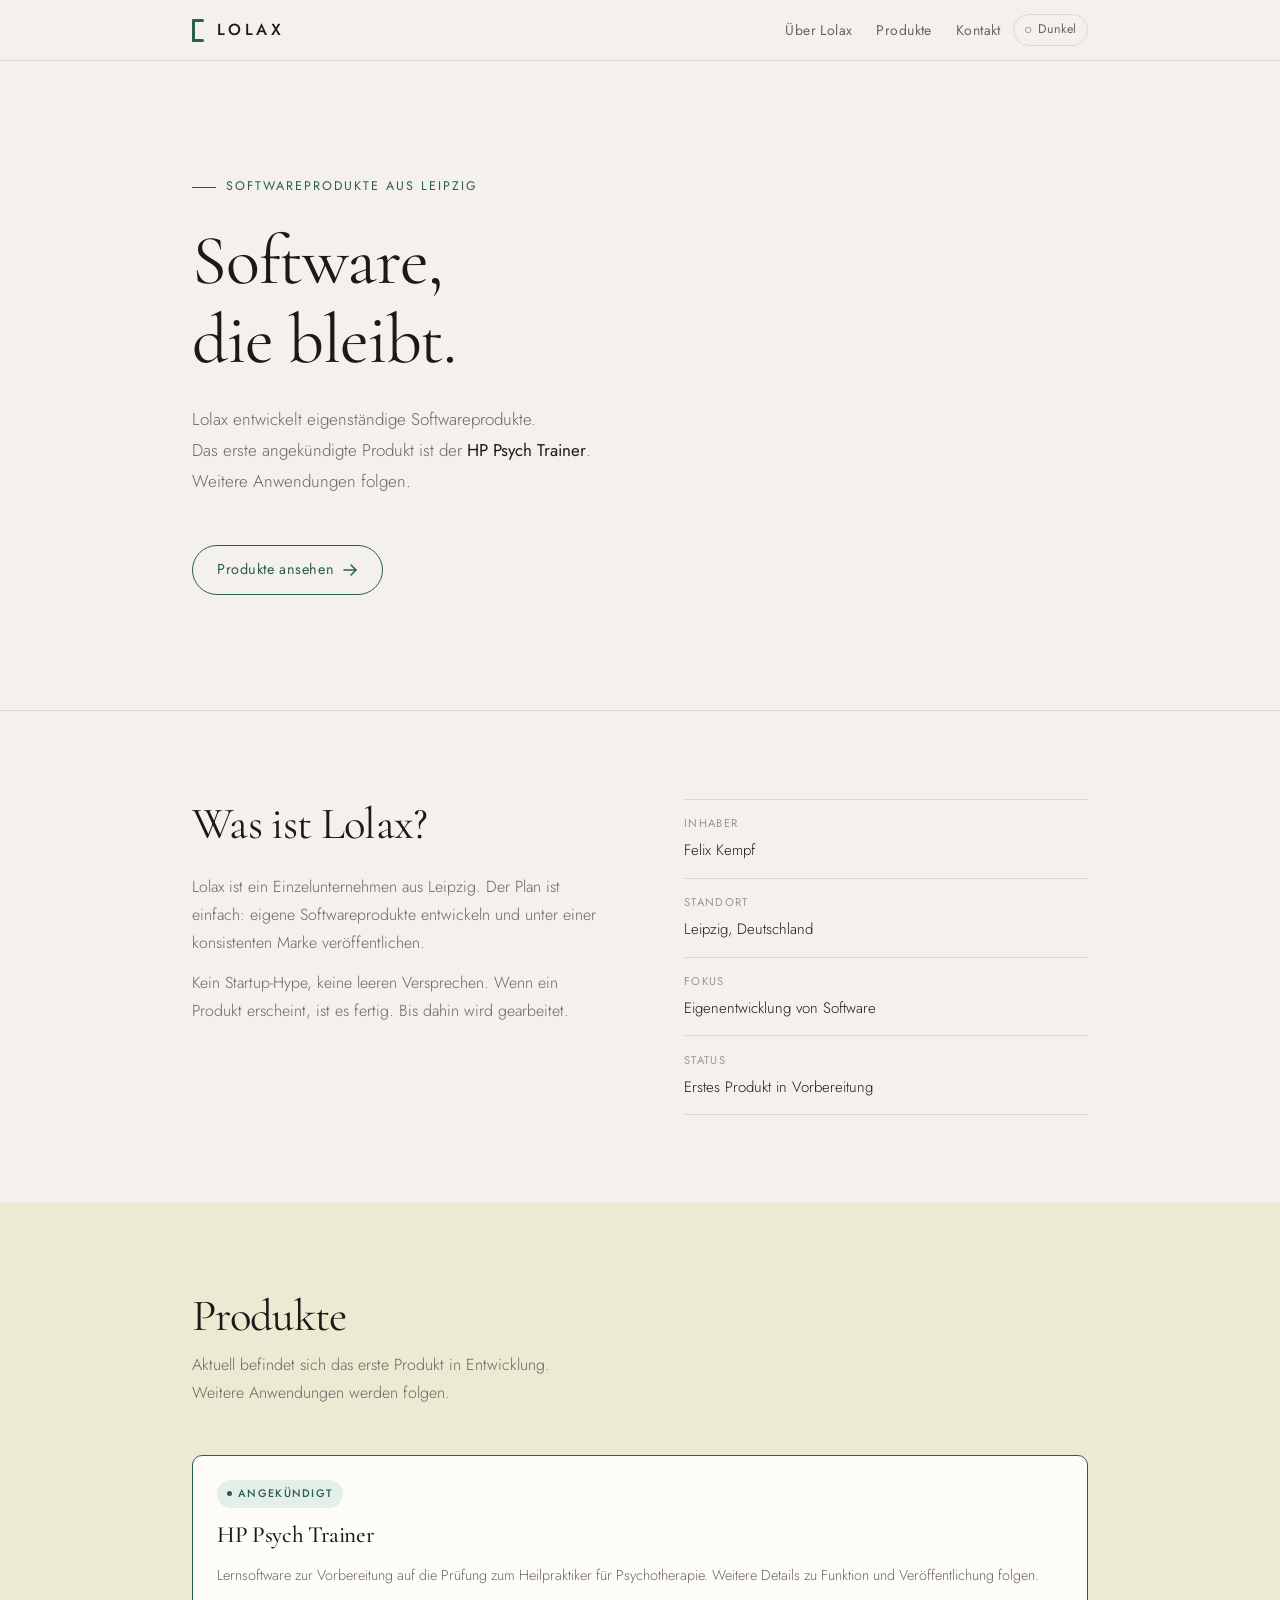
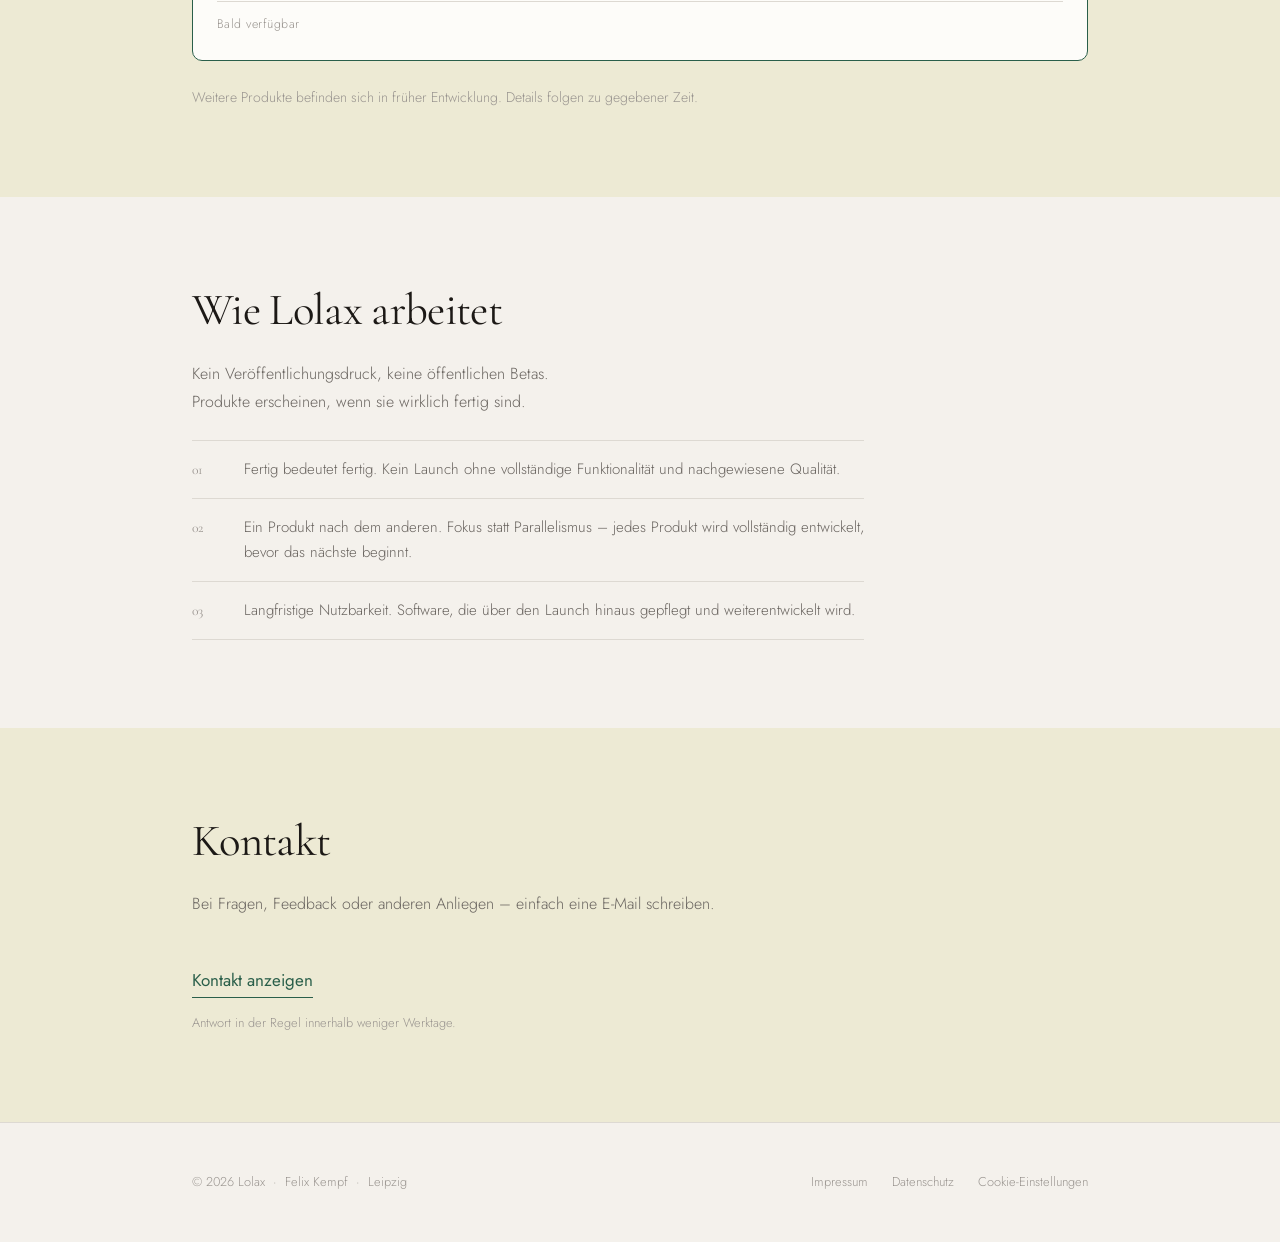
==== commit d4678321: "finales" ====
--- a/index.html
+++ b/index.html
@@ -144,7 +144,7 @@
               eigene Softwareprodukte entwickeln und unter einer konsistenten
               Marke veröffentlichen.
             </p>
-            <p class="about__text reveal d1" style="margin-top: 1rem;">
+            <p class="about__text reveal d1">
               Kein Startup-Hype, keine leeren Versprechen. Wenn ein Produkt
               erscheint, ist es fertig. Bis dahin wird gearbeitet.
             </p>
--- a/style.css
+++ b/style.css
@@ -442,10 +442,6 @@
   box-shadow: 0 6px 24px rgba(42,95,74,0.12);
 }
 
-.product-card--placeholder {
-  opacity: 0.5;
-}
-
 /* Badge */
 .badge {
   display: inline-flex;
@@ -460,7 +456,6 @@
   border-radius: 100px;
 }
 .badge--soon { background-color: var(--clr-accent-bg); color: var(--clr-accent); }
-.badge--wip  { background-color: var(--clr-bg-alt); color: var(--clr-text-3); }
 .badge__dot  { width: 5px; height: 5px; border-radius: 50%; background-color: currentColor; flex-shrink: 0; }
 
 .product-card__name {
@@ -470,7 +465,6 @@
   line-height: 1.2;
   color: var(--clr-text);
 }
-.product-card--placeholder .product-card__name { color: var(--clr-text-2); }
 
 .product-card__desc {
   font-size: 0.9rem;
@@ -609,7 +603,8 @@
 .legal-page__back:hover      { color: var(--clr-text); }
 .legal-page__back:focus-visible { outline: 2px solid var(--clr-accent); }
 
-.legal-page__title { margin-bottom: var(--space-lg); }
+.legal-page__title { margin-bottom: 0.3em; }
+.legal-page__subtitle { margin-top: 0; margin-bottom: var(--space-lg); }
 
 .legal-content { max-width: 44rem; }
 
